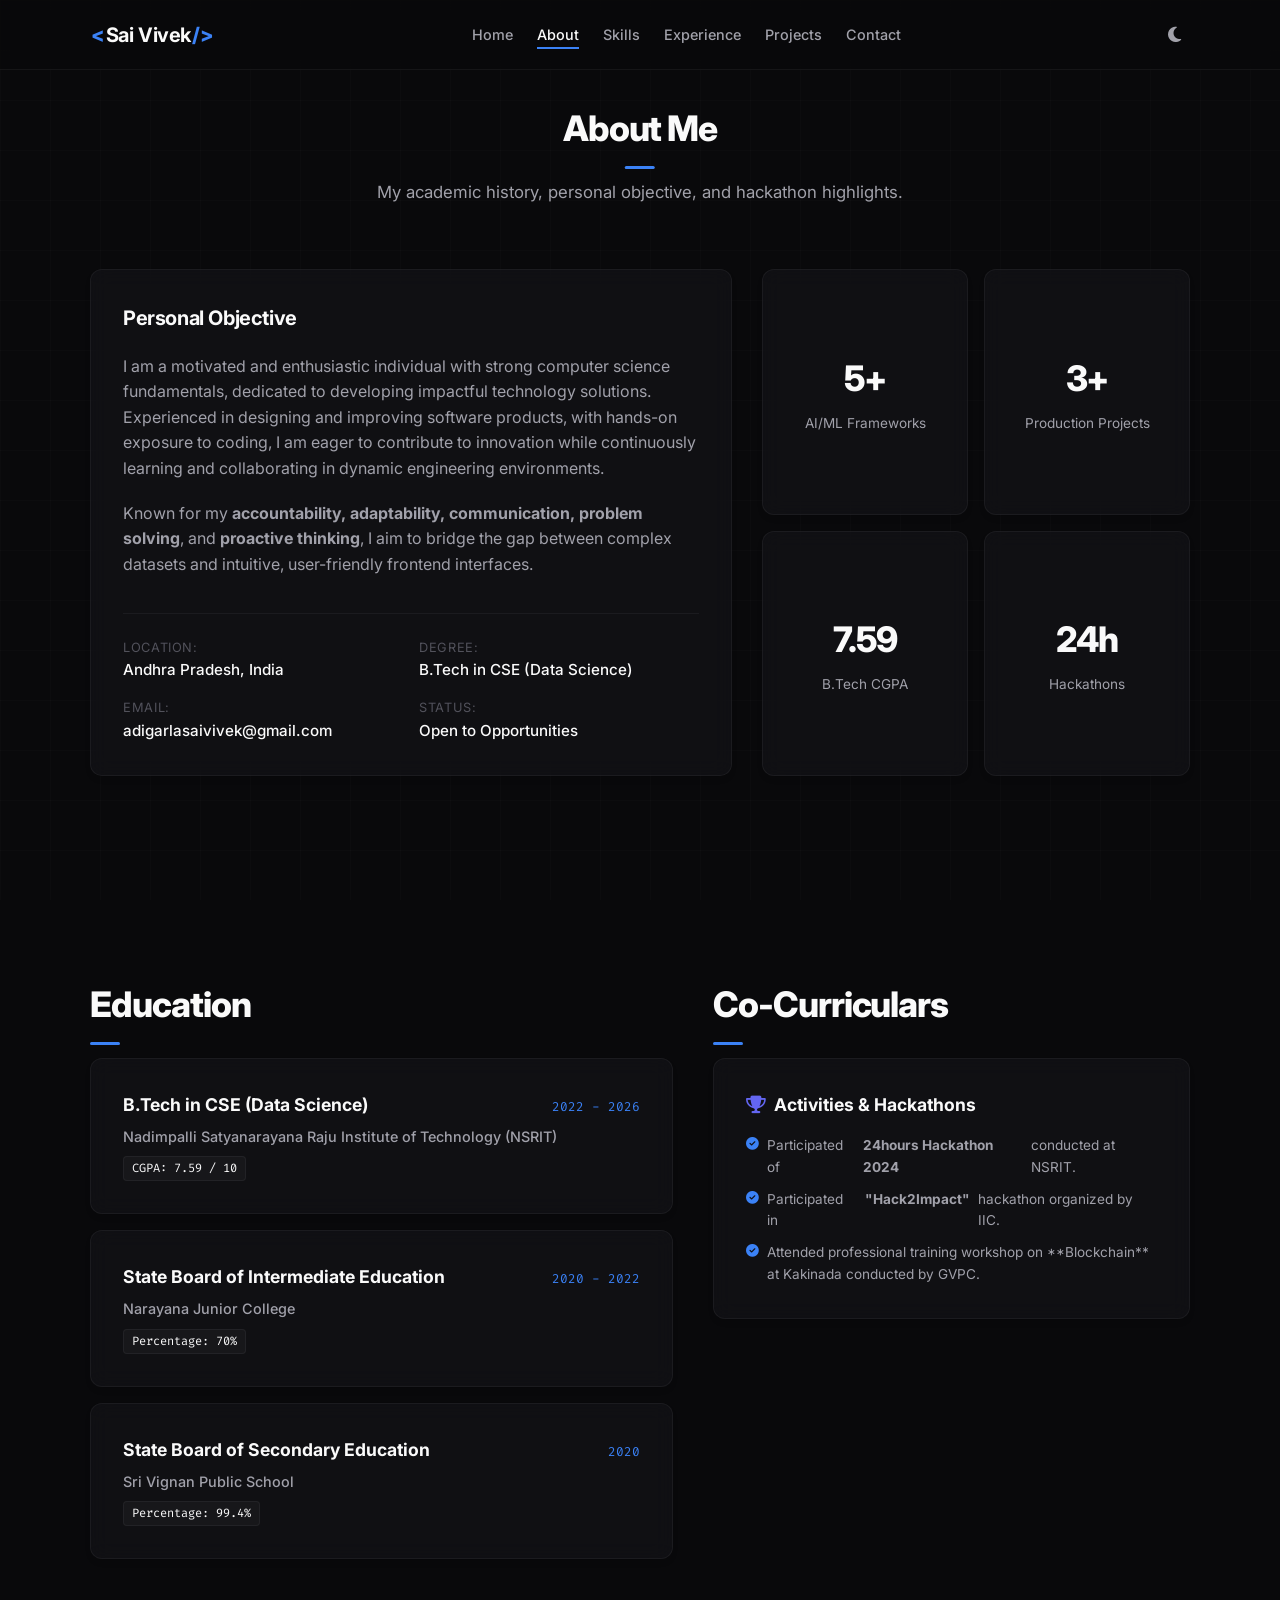
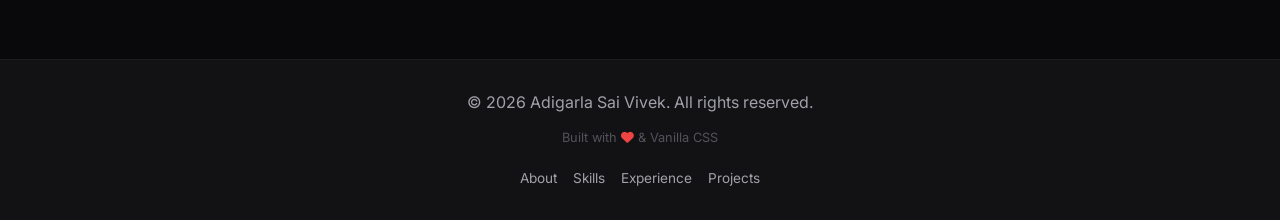
==== about.html @ 0b9153fa "feat: migrate to multi-page website architecture" ====
<!DOCTYPE html>
<html lang="en">
<head>
  <meta charset="UTF-8">
  <meta name="viewport" content="width=device-width, initial-scale=1.0">
  <meta name="description" content="About Adigarla Sai Vivek - Education, personal objective, metrics, and co-curricular hackathons.">
  <meta name="keywords" content="Adigarla Sai Vivek, Education, B.Tech, NSRIT, Narayana Junior College, Hackathon, About Me">
  <meta name="author" content="Adigarla Sai Vivek">
  <title>About Me | Adigarla Sai Vivek</title>
  
  <!-- FontAwesome Icons -->
  <link rel="stylesheet" href="https://cdnjs.cloudflare.com/ajax/libs/font-awesome/6.4.0/css/all.min.css">
  <!-- Google Fonts (Inter and Fira Code) -->
  <link rel="preconnect" href="https://fonts.googleapis.com">
  <link rel="preconnect" href="https://fonts.gstatic.com" crossorigin>
  <link href="https://fonts.googleapis.com/css2?family=Fira+Code:wght@400;500&family=Inter:wght@300;400;500;600;700;800&display=swap" rel="stylesheet">
  
  <!-- Custom Stylesheet -->
  <link rel="stylesheet" href="style.css">
</head>
<body class="dark-theme">

  <!-- Background Grid Overlay -->
  <div class="grid-bg-overlay"></div>

  <!-- Header & Sticky Navigation -->
  <header id="main-header">
    <div class="nav-container">
      <a href="index.html" class="logo">
        <span class="logo-accent">&lt;</span>Sai Vivek<span class="logo-accent"> /&gt;</span>
      </a>
      
      <nav id="navbar">
        <ul class="nav-links">
          <li><a href="index.html" class="nav-link">Home</a></li>
          <li><a href="about.html" class="nav-link active">About</a></li>
          <li><a href="skills.html" class="nav-link">Skills</a></li>
          <li><a href="experience.html" class="nav-link">Experience</a></li>
          <li><a href="projects.html" class="nav-link">Projects</a></li>
          <li><a href="contact.html" class="nav-link">Contact</a></li>
        </ul>
      </nav>

      <div class="nav-actions">
        <!-- Light/Dark Mode Switcher -->
        <button id="theme-toggle" aria-label="Toggle light/dark theme" title="Toggle theme">
          <i class="fa-solid fa-moon"></i>
        </button>
        <!-- Mobile Menu Toggle Button -->
        <button id="menu-btn" aria-label="Open navigation menu">
          <span class="bar"></span>
          <span class="bar"></span>
          <span class="bar"></span>
        </button>
      </div>
    </div>
  </header>

  <main>
    <!-- About Section -->
    <section class="about-page-section">
      <div class="section-container">
        <h1 class="section-title">About Me</h1>
        <p class="section-subtitle">My academic history, personal objective, and hackathon highlights.</p>
        
        <div class="about-grid">
          <!-- Text card -->
          <div class="about-text-card glass-card">
            <h3 class="card-subtitle">Personal Objective</h3>
            <p>
              I am a motivated and enthusiastic individual with strong computer science fundamentals, dedicated to developing impactful technology solutions. Experienced in designing and improving software products, with hands-on exposure to coding, I am eager to contribute to innovation while continuously learning and collaborating in dynamic engineering environments.
            </p>
            <p>
              Known for my <strong>accountability, adaptability, communication, problem solving</strong>, and <strong>proactive thinking</strong>, I aim to bridge the gap between complex datasets and intuitive, user-friendly frontend interfaces.
            </p>
            
            <div class="meta-info-grid">
              <div class="meta-item">
                <span class="meta-label">Location:</span>
                <span class="meta-value">Andhra Pradesh, India</span>
              </div>
              <div class="meta-item">
                <span class="meta-label">Degree:</span>
                <span class="meta-value">B.Tech in CSE (Data Science)</span>
              </div>
              <div class="meta-item">
                <span class="meta-label">Email:</span>
                <span class="meta-value">adigarlasaivivek@gmail.com</span>
              </div>
              <div class="meta-item">
                <span class="meta-label">Status:</span>
                <span class="meta-value">Open to Opportunities</span>
              </div>
            </div>
          </div>
          
          <!-- Statistics Block -->
          <div class="about-stats">
            <div class="stat-card glass-card">
              <span class="stat-number">5+</span>
              <span class="stat-label">AI/ML Frameworks</span>
            </div>
            <div class="stat-card glass-card">
              <span class="stat-number">3+</span>
              <span class="stat-label">Production Projects</span>
            </div>
            <div class="stat-card glass-card">
              <span class="stat-number">7.59</span>
              <span class="stat-label">B.Tech CGPA</span>
            </div>
            <div class="stat-card glass-card">
              <span class="stat-number">24h</span>
              <span class="stat-label">Hackathons</span>
            </div>
          </div>
        </div>
      </div>
    </section>

    <!-- Education & Extra Section -->
    <section class="education-section">
      <div class="section-container education-grid">
        
        <!-- Education Column -->
        <div class="education-block">
          <h2 class="section-title left-align">Education</h2>
          <div class="education-card-list">
            <!-- B.Tech -->
            <div class="education-card glass-card">
              <div class="edu-header">
                <h3>B.Tech in CSE (Data Science)</h3>
                <span class="edu-date">2022 - 2026</span>
              </div>
              <p class="institution">Nadimpalli Satyanarayana Raju Institute of Technology (NSRIT)</p>
              <div class="score-badge">CGPA: 7.59 / 10</div>
            </div>
            
            <!-- Intermediate -->
            <div class="education-card glass-card">
              <div class="edu-header">
                <h3>State Board of Intermediate Education</h3>
                <span class="edu-date">2020 - 2022</span>
              </div>
              <p class="institution">Narayana Junior College</p>
              <div class="score-badge">Percentage: 70%</div>
            </div>

            <!-- SSC -->
            <div class="education-card glass-card">
              <div class="edu-header">
                <h3>State Board of Secondary Education</h3>
                <span class="edu-date">2020</span>
              </div>
              <p class="institution">Sri Vignan Public School</p>
              <div class="score-badge">Percentage: 99.4%</div>
            </div>
          </div>
        </div>

        <!-- Co-curriculars -->
        <div class="certifications-block">
          <h2 class="section-title left-align">Co-Curriculars</h2>
          <div class="activities-card glass-card">
            <h3><i class="fa-solid fa-trophy icon-accent"></i> Activities &amp; Hackathons</h3>
            <ul>
              <li><i class="fa-solid fa-circle-check"></i> Participated of <strong>24hours Hackathon 2024</strong> conducted at NSRIT.</li>
              <li><i class="fa-solid fa-circle-check"></i> Participated in <strong>"Hack2Impact"</strong> hackathon organized by IIC.</li>
              <li><i class="fa-solid fa-circle-check"></i> Attended professional training workshop on **Blockchain** at Kakinada conducted by GVPC.</li>
            </ul>
          </div>
        </div>

      </div>
    </section>
  </main>

  <!-- Footer -->
  <footer class="main-footer">
    <div class="section-container footer-content">
      <p>&copy; 2026 Adigarla Sai Vivek. All rights reserved.</p>
      <p class="design-by">Built with <i class="fa-solid fa-heart heart-pulse"></i> &amp; Vanilla CSS</p>
      <div class="footer-links">
        <a href="about.html">About</a>
        <a href="skills.html">Skills</a>
        <a href="experience.html">Experience</a>
        <a href="projects.html">Projects</a>
      </div>
    </div>
  </footer>

  <!-- Custom JavaScript File -->
  <script src="script.js"></script>
</body>
</html>
---- style.css ----
/* ==========================================================================
   PROFESSIONAL TECH / SAAS PORTFOLIO CSS DESIGN SYSTEM
   ========================================================================== */

/* --- Custom Variables & Theme System --- */
:root {
  /* Colors - Dark Theme (Default SaaS Look) */
  --bg-primary: #09090b;      /* Zinc 950 */
  --bg-secondary: #121215;    /* Custom rich black */
  --card-bg: rgba(20, 20, 25, 0.65);
  --card-border: rgba(255, 255, 255, 0.05);
  
  --text-primary: #fafafa;    /* Zinc 50 */
  --text-secondary: #a1a1aa;  /* Zinc 400 */
  --text-muted: #52525b;      /* Zinc 600 */
  
  --accent-blue: #3b82f6;     /* Cobalt Blue */
  --accent-indigo: #6366f1;   /* Modern Purple */
  --accent-success: #10b981;  /* Emerald */
  
  --gradient-primary: linear-gradient(135deg, #ffffff 0%, #a1a1aa 100%);
  --gradient-text: linear-gradient(to right, #ffffff, #a1a1aa);
  --gradient-accent: linear-gradient(135deg, var(--accent-blue) 0%, var(--accent-indigo) 100%);
  
  --shadow-sm: 0 1px 2px 0 rgba(0, 0, 0, 0.05);
  --shadow-md: 0 4px 6px -1px rgba(0, 0, 0, 0.1), 0 2px 4px -2px rgba(0, 0, 0, 0.1);
  --shadow-lg: 0 20px 25px -5px rgba(0, 0, 0, 0.3), 0 8px 10px -6px rgba(0, 0, 0, 0.3);
  --terminal-shadow: 0 25px 50px -12px rgba(0, 0, 0, 0.7);
  
  /* Fonts */
  --font-main: 'Inter', sans-serif;
  --font-mono: 'Fira Code', monospace;
  
  /* Transitions */
  --transition-fast: 0.15s cubic-bezier(0.4, 0, 0.2, 1);
  --transition-normal: 0.3s cubic-bezier(0.4, 0, 0.2, 1);
  --transition-slow: 0.5s cubic-bezier(0.4, 0, 0.2, 1);
}

/* Light Theme Variables */
body.light-theme {
  --bg-primary: #fcfcfd;
  --bg-secondary: #f4f4f5;
  --card-bg: rgba(255, 255, 255, 0.75);
  --card-border: rgba(9, 9, 11, 0.06);
  
  --text-primary: #09090b;
  --text-secondary: #52525b;
  --text-muted: #a1a1aa;
  
  --accent-blue: #2563eb;
  --accent-indigo: #4f46e5;
  
  --gradient-primary: linear-gradient(135deg, #09090b 0%, #52525b 100%);
  --gradient-text: linear-gradient(to right, #09090b, #52525b);
  
  --shadow-sm: 0 1px 2px 0 rgba(0, 0, 0, 0.02);
  --shadow-md: 0 4px 6px -1px rgba(0, 0, 0, 0.05), 0 2px 4px -2px rgba(0, 0, 0, 0.05);
  --shadow-lg: 0 10px 15px -3px rgba(0, 0, 0, 0.04), 0 4px 6px -2px rgba(0, 0, 0, 0.04);
  --terminal-shadow: 0 20px 40px -15px rgba(0, 0, 0, 0.15);
}

/* --- Document Resets --- */
*, *::before, *::after {
  box-sizing: border-box;
  margin: 0;
  padding: 0;
}

html {
  font-size: 16px;
  scroll-behavior: smooth;
  scroll-padding-top: 80px;
}

body {
  font-family: var(--font-main);
  background-color: var(--bg-primary);
  color: var(--text-secondary);
  overflow-x: hidden;
  line-height: 1.6;
  -webkit-font-smoothing: antialiased;
  -moz-osx-font-smoothing: grayscale;
  transition: background-color var(--transition-normal), color var(--transition-normal);
}

a {
  color: inherit;
  text-decoration: none;
  transition: color var(--transition-fast);
}

ul {
  list-style: none;
}

img {
  max-width: 100%;
  display: block;
}

/* --- Scrollbar Customization --- */
::-webkit-scrollbar {
  width: 6px;
}

::-webkit-scrollbar-track {
  background: var(--bg-primary);
}

::-webkit-scrollbar-thumb {
  background: var(--text-muted);
  border-radius: 3px;
}

::-webkit-scrollbar-thumb:hover {
  background: var(--accent-blue);
}

/* ==========================================================================
   LAYOUT UTILITIES & CONTAINER SYSTEM
   ========================================================================== */
.section-container {
  width: 90%;
  max-width: 1100px;
  margin: 0 auto;
  padding: 100px 0;
}

.section-title {
  font-size: 2.2rem;
  font-weight: 800;
  letter-spacing: -0.03em;
  color: var(--text-primary);
  margin-bottom: 0.8rem;
  text-align: center;
  position: relative;
  display: inline-block;
  left: 50%;
  transform: translateX(-50%);
}

.section-title::after {
  content: '';
  display: block;
  width: 30px;
  height: 3px;
  background: var(--accent-blue);
  border-radius: 2px;
  margin: 0.6rem auto 0;
}

.section-title.left-align {
  text-align: left;
  left: 0;
  transform: none;
  display: block;
}

.section-title.left-align::after {
  margin: 0.6rem 0 0;
}

.section-subtitle {
  text-align: center;
  max-width: 550px;
  margin: -0.2rem auto 4rem;
  color: var(--text-secondary);
  font-size: 1.05rem;
  font-weight: 400;
}

/* --- Clean Tech Card Styling --- */
.glass-card {
  background: var(--card-bg);
  backdrop-filter: blur(10px);
  -webkit-backdrop-filter: blur(10px);
  border: 1px solid var(--card-border);
  border-radius: 12px;
  padding: 32px;
  box-shadow: var(--shadow-md);
  transition: transform var(--transition-normal), border-color var(--transition-normal), box-shadow var(--transition-normal);
}

.glass-card:hover {
  transform: translateY(-3px);
  border-color: rgba(255, 255, 255, 0.1);
  box-shadow: 0 8px 30px rgba(0, 0, 0, 0.3), var(--shadow-lg);
}

body.light-theme .glass-card:hover {
  border-color: rgba(9, 9, 11, 0.12);
  box-shadow: 0 8px 30px rgba(9, 9, 11, 0.05), var(--shadow-lg);
}

/* --- Subtle Background Grid --- */
.grid-bg-overlay {
  position: fixed;
  top: 0;
  left: 0;
  width: 100vw;
  height: 100vh;
  z-index: -1;
  pointer-events: none;
  background-size: 50px 50px;
  background-image: 
    linear-gradient(to right, rgba(255, 255, 255, 0.015) 1px, transparent 1px),
    linear-gradient(to bottom, rgba(255, 255, 255, 0.015) 1px, transparent 1px);
}

body.light-theme .grid-bg-overlay {
  background-image: 
    linear-gradient(to right, rgba(9, 9, 11, 0.02) 1px, transparent 1px),
    linear-gradient(to bottom, rgba(9, 9, 11, 0.02) 1px, transparent 1px);
}

/* ==========================================================================
   BUTTONS AND ACTIONS
   ========================================================================== */
.btn {
  display: inline-flex;
  align-items: center;
  gap: 8px;
  padding: 10px 24px;
  border-radius: 6px;
  font-weight: 500;
  font-size: 0.95rem;
  cursor: pointer;
  transition: all var(--transition-fast);
}

.btn-primary {
  background: var(--text-primary);
  color: var(--bg-primary);
  border: 1px solid var(--text-primary);
  box-shadow: var(--shadow-sm);
}

.btn-primary:hover {
  background: transparent;
  color: var(--text-primary);
  transform: translateY(-1px);
}

.btn-secondary {
  background: transparent;
  color: var(--text-secondary);
  border: 1px solid var(--card-border);
}

.btn-secondary:hover {
  background: var(--card-bg);
  border-color: var(--text-secondary);
  color: var(--text-primary);
  transform: translateY(-1px);
}

/* ==========================================================================
   HEADER & NAVIGATION BAR
   ========================================================================== */
#main-header {
  position: fixed;
  top: 0;
  left: 0;
  width: 100%;
  height: 70px;
  z-index: 100;
  display: flex;
  align-items: center;
  background: rgba(9, 9, 11, 0.8);
  backdrop-filter: blur(10px);
  -webkit-backdrop-filter: blur(10px);
  border-bottom: 1px solid var(--card-border);
  transition: background var(--transition-normal), border-color var(--transition-normal);
}

body.light-theme #main-header {
  background: rgba(252, 252, 253, 0.8);
}

.nav-container {
  width: 90%;
  max-width: 1100px;
  margin: 0 auto;
  display: flex;
  justify-content: space-between;
  align-items: center;
}

.logo {
  font-size: 1.25rem;
  font-weight: 700;
  letter-spacing: -0.02em;
  color: var(--text-primary);
  display: flex;
  align-items: center;
}

.logo-accent {
  color: var(--accent-blue);
  font-weight: 800;
  margin: 0 1px;
}

.nav-links {
  display: flex;
  gap: 24px;
}

.nav-link {
  font-size: 0.9rem;
  font-weight: 500;
  color: var(--text-secondary);
  padding: 6px 0;
  position: relative;
}

.nav-link:hover, .nav-link.active {
  color: var(--text-primary);
}

.nav-link::after {
  content: '';
  position: absolute;
  bottom: 0;
  left: 0;
  width: 0;
  height: 2px;
  background: var(--accent-blue);
  transition: width var(--transition-normal);
}

.nav-link:hover::after, .nav-link.active::after {
  width: 100%;
}

.nav-actions {
  display: flex;
  align-items: center;
  gap: 12px;
}

#theme-toggle {
  background: none;
  border: none;
  color: var(--text-secondary);
  font-size: 1.1rem;
  cursor: pointer;
  padding: 8px;
  border-radius: 6px;
  transition: all var(--transition-fast);
  display: flex;
  align-items: center;
  justify-content: center;
  border: 1px solid transparent;
}

#theme-toggle:hover {
  color: var(--text-primary);
  background: var(--card-bg);
  border-color: var(--card-border);
}

#menu-btn {
  background: none;
  border: none;
  cursor: pointer;
  display: none;
  flex-direction: column;
  justify-content: space-between;
  width: 20px;
  height: 14px;
}

#menu-btn .bar {
  height: 2px;
  width: 100%;
  background: var(--text-primary);
  border-radius: 1px;
  transition: all var(--transition-fast);
}

/* ==========================================================================
   HERO / INTRO SECTION
   ========================================================================== */
.hero-section {
  min-height: calc(100vh - 70px);
  margin-top: 70px;
  display: flex;
  align-items: center;
  position: relative;
}

.hero-grid {
  display: grid;
  grid-template-columns: 1fr 1fr;
  gap: 60px;
  align-items: center;
  padding-top: 40px;
  padding-bottom: 40px;
}

.hero-content {
  display: flex;
  flex-direction: column;
  justify-content: center;
}

.hero-subtitle {
  color: var(--accent-blue);
  font-family: var(--font-mono);
  font-weight: 500;
  font-size: 0.9rem;
  letter-spacing: 0.05em;
  margin-bottom: 0.8rem;
}

.hero-title {
  font-size: 3.2rem;
  font-weight: 800;
  line-height: 1.15;
  letter-spacing: -0.04em;
  color: var(--text-primary);
  margin-bottom: 1rem;
}

.name-gradient {
  background: var(--gradient-text);
  -webkit-background-clip: text;
  -webkit-text-fill-color: transparent;
}

.hero-role-wrapper {
  font-size: 1.6rem;
  font-weight: 600;
  color: var(--text-primary);
  margin-bottom: 1.5rem;
  height: 2.2rem;
}

.role-text {
  color: var(--text-primary);
  border-bottom: 2px solid var(--accent-blue);
}

.cursor {
  font-weight: 300;
  color: var(--accent-blue);
  animation: blink 0.7s infinite;
}

@keyframes blink {
  0%, 100% { opacity: 1; }
  50% { opacity: 0; }
}

.hero-desc {
  font-size: 1.1rem;
  color: var(--text-secondary);
  max-width: 500px;
  margin-bottom: 2.2rem;
}

.hero-cta {
  display: flex;
  gap: 12px;
  margin-bottom: 2.2rem;
}

.social-links {
  display: flex;
  gap: 16px;
}

.social-links a {
  font-size: 1.25rem;
  color: var(--text-secondary);
  transition: all var(--transition-fast);
}

.social-links a:hover {
  color: var(--text-primary);
  transform: translateY(-2px);
}

/* --- Mock IDE Terminal Window --- */
.hero-terminal {
  display: flex;
  justify-content: center;
  align-items: center;
  perspective: 1000px;
}

.terminal-window {
  width: 100%;
  max-width: 480px;
  background: #0d0d11;
  border: 1px solid rgba(255, 255, 255, 0.08);
  border-radius: 8px;
  box-shadow: var(--terminal-shadow);
  overflow: hidden;
  font-family: var(--font-mono);
  font-size: 0.85rem;
  text-align: left;
  transition: border-color var(--transition-normal), box-shadow var(--transition-normal);
}

body.light-theme .terminal-window {
  background: #18181b;
  border-color: rgba(255, 255, 255, 0.08);
}

.terminal-window:hover {
  border-color: rgba(59, 130, 246, 0.3);
}

.terminal-header {
  height: 38px;
  background: #16161b;
  display: flex;
  align-items: center;
  padding: 0 16px;
  border-bottom: 1px solid rgba(255, 255, 255, 0.05);
  position: relative;
}

.terminal-buttons {
  display: flex;
  gap: 6px;
  position: absolute;
  left: 16px;
}

.terminal-buttons span {
  width: 10px;
  height: 10px;
  border-radius: 50%;
  display: inline-block;
}

.btn-close { background-color: #ef4444; }
.btn-minimize { background-color: #f59e0b; }
.btn-maximize { background-color: #10b981; }

.terminal-tab {
  margin: 0 auto;
  color: #a1a1aa;
  font-size: 0.8rem;
  display: flex;
  align-items: center;
  gap: 6px;
  background: #0d0d11;
  padding: 6px 12px;
  border-radius: 6px 6px 0 0;
  border: 1px solid rgba(255, 255, 255, 0.05);
  border-bottom: none;
  margin-top: 6px;
  height: 32px;
}

.python-color {
  color: #3b82f6;
}

.terminal-body {
  padding: 20px;
  display: flex;
  gap: 15px;
  line-height: 1.5;
  background: #0d0d11;
}

.line-numbers {
  display: flex;
  flex-direction: column;
  color: #3f3f46;
  user-select: none;
  text-align: right;
}

.code-editor {
  flex-grow: 1;
  overflow-x: auto;
  color: #e4e4e7;
}

/* Python Syntax Highlighting */
.keyword { color: #f472b6; font-weight: 500; }
.class-name { color: #60a5fa; }
.method { color: #facc15; }
.self { color: #f87171; }
.string { color: #34d399; }

/* Scroll indicator */
.scroll-indicator {
  position: absolute;
  bottom: 25px;
  left: 50%;
  transform: translateX(-50%);
  width: 24px;
  height: 40px;
  border: 1.5px solid var(--text-muted);
  border-radius: 12px;
  display: flex;
  justify-content: center;
  padding-top: 6px;
  cursor: pointer;
}

.scroll-indicator:hover {
  border-color: var(--accent-blue);
}

.scroll-indicator span {
  display: block;
  width: 4px;
  height: 4px;
  border-radius: 50%;
  background-color: var(--accent-blue);
  animation: scrollDown 1.8s infinite ease-in-out;
}

@keyframes scrollDown {
  0% { transform: translateY(0); opacity: 0; }
  30% { opacity: 1; }
  100% { transform: translateY(14px); opacity: 0; }
}

/* ==========================================================================
   ABOUT SECTION
   ========================================================================== */
.about-grid {
  display: grid;
  grid-template-columns: 1.2fr 0.8fr;
  gap: 30px;
}

.about-text-card {
  display: flex;
  flex-direction: column;
  gap: 1.2rem;
}

.card-subtitle {
  font-size: 1.25rem;
  font-weight: 700;
  color: var(--text-primary);
  letter-spacing: -0.02em;
}

.meta-info-grid {
  display: grid;
  grid-template-columns: repeat(2, 1fr);
  gap: 16px;
  margin-top: 1rem;
  border-top: 1px solid var(--card-border);
  padding-top: 1.5rem;
}

.meta-item {
  display: flex;
  flex-direction: column;
}

.meta-label {
  font-size: 0.8rem;
  color: var(--text-muted);
  text-transform: uppercase;
  letter-spacing: 0.05em;
}

.meta-value {
  font-size: 0.95rem;
  font-weight: 500;
  color: var(--text-primary);
}

.about-stats {
  display: grid;
  grid-template-columns: repeat(2, 1fr);
  gap: 16px;
}

.stat-card {
  display: flex;
  flex-direction: column;
  justify-content: center;
  align-items: center;
  text-align: center;
  padding: 24px;
}

.stat-number {
  font-size: 2.2rem;
  font-weight: 800;
  color: var(--text-primary);
  margin-bottom: 0.4rem;
  letter-spacing: -0.03em;
}

.stat-label {
  font-size: 0.85rem;
  color: var(--text-secondary);
}

/* ==========================================================================
   TECHNICAL SKILLS SECTION
   ========================================================================== */
.skills-grid {
  display: grid;
  grid-template-columns: repeat(2, 1fr);
  gap: 24px;
}

.skill-category-card {
  display: flex;
  flex-direction: column;
}

.category-header {
  display: flex;
  align-items: center;
  gap: 12px;
  margin-bottom: 1.5rem;
  border-bottom: 1px solid var(--card-border);
  padding-bottom: 0.8rem;
}

.category-header i {
  font-size: 1.3rem;
}

.icon-primary { color: var(--accent-blue); }
.icon-accent { color: var(--accent-indigo); }
.icon-secondary { color: #f472b6; }
.icon-tertiary { color: #eab308; }

.category-header h3 {
  font-size: 1.15rem;
  color: var(--text-primary);
  font-weight: 600;
}

.skills-list {
  display: flex;
  flex-direction: column;
  gap: 16px;
}

.skill-info {
  display: flex;
  justify-content: space-between;
  font-weight: 500;
  font-size: 0.9rem;
  margin-bottom: 6px;
  color: var(--text-primary);
}

.skill-bar {
  height: 4px;
  background: rgba(255, 255, 255, 0.04);
  border-radius: 2px;
  overflow: hidden;
}

body.light-theme .skill-bar {
  background: rgba(9, 9, 11, 0.06);
}

.skill-progress {
  height: 100%;
  background: var(--text-primary);
  border-radius: 2px;
  transform-origin: left;
  animation: loadSkillProgress 1s ease-out forwards;
}

.tags-container {
  display: flex;
  flex-wrap: wrap;
  gap: 8px;
  margin-bottom: 1.5rem;
}

.skill-tag {
  background: rgba(255, 255, 255, 0.02);
  border: 1px solid var(--card-border);
  color: var(--text-secondary);
  padding: 6px 12px;
  border-radius: 4px;
  font-size: 0.85rem;
  font-weight: 500;
  display: flex;
  align-items: center;
  gap: 6px;
  transition: all var(--transition-fast);
}

body.light-theme .skill-tag {
  background: rgba(9, 9, 11, 0.01);
}

.skill-tag:hover {
  background: var(--text-primary);
  color: var(--bg-primary);
  border-color: var(--text-primary);
}

.core-concepts {
  border-top: 1px solid var(--card-border);
  padding-top: 1.2rem;
}

.core-concepts h4 {
  font-size: 0.9rem;
  color: var(--text-primary);
  margin-bottom: 0.4rem;
}

.core-concepts p {
  font-size: 0.85rem;
  color: var(--text-secondary);
}

/* ==========================================================================
   WORK EXPERIENCE TIMELINE
   ========================================================================== */
.timeline {
  position: relative;
  max-width: 900px;
  margin: 0 auto;
  padding: 20px 0;
}

.timeline::after {
  content: '';
  position: absolute;
  width: 1px;
  background: var(--card-border);
  top: 0;
  bottom: 0;
  left: 50%;
  margin-left: -0.5px;
}

.timeline-item {
  padding: 10px 40px;
  position: relative;
  width: 50%;
}

.timeline-item.left { left: 0; }
.timeline-item.right { left: 50%; }

.timeline-dot {
  width: 10px;
  height: 10px;
  position: absolute;
  background: var(--bg-primary);
  border: 2px solid var(--text-primary);
  border-radius: 50%;
  top: 32px;
  z-index: 10;
  transition: all var(--transition-fast);
}

.timeline-item.left .timeline-dot { right: -5px; }
.timeline-item.right .timeline-dot { left: -5px; }

.timeline-item:hover .timeline-dot {
  background: var(--text-primary);
  transform: scale(1.2);
}

.timeline-date {
  font-family: var(--font-mono);
  font-size: 0.8rem;
  color: var(--accent-blue);
  font-weight: 500;
  display: inline-block;
  margin-bottom: 0.4rem;
}

.company-name {
  font-size: 0.95rem;
  font-weight: 500;
  color: var(--text-muted);
  margin-bottom: 1rem;
}

.timeline-desc {
  font-size: 0.9rem;
  color: var(--text-primary);
  margin-bottom: 1rem;
}

.timeline-details-list li {
  font-size: 0.85rem;
  color: var(--text-secondary);
  margin-bottom: 6px;
  list-style-type: disc;
  margin-left: 15px;
}

.tech-tags {
  display: flex;
  flex-wrap: wrap;
  gap: 6px;
  margin-top: 12px;
}

.tag {
  font-size: 0.7rem;
  font-family: var(--font-mono);
  background: rgba(255, 255, 255, 0.03);
  border: 1px solid var(--card-border);
  color: var(--text-secondary);
  padding: 3px 8px;
  border-radius: 3px;
}

/* ==========================================================================
   PORTFOLIO PROJECTS GRID
   ========================================================================== */
.project-filters {
  display: flex;
  justify-content: center;
  gap: 8px;
  margin-bottom: 3rem;
}

.filter-btn {
  background: transparent;
  border: 1px solid var(--card-border);
  color: var(--text-secondary);
  padding: 8px 16px;
  border-radius: 6px;
  font-size: 0.9rem;
  font-weight: 500;
  cursor: pointer;
  transition: all var(--transition-fast);
}

.filter-btn:hover, .filter-btn.active {
  background: var(--text-primary);
  color: var(--bg-primary);
  border-color: var(--text-primary);
}

.projects-grid {
  display: grid;
  grid-template-columns: repeat(3, 1fr);
  gap: 24px;
}

.project-card {
  padding: 0;
  display: flex;
  flex-direction: column;
  overflow: hidden;
  height: 100%;
}

.project-img-wrapper {
  height: 150px;
  overflow: hidden;
  position: relative;
  border-bottom: 1px solid var(--card-border);
}

.project-img-placeholder {
  height: 100%;
  width: 100%;
  display: flex;
  flex-direction: column;
  justify-content: center;
  align-items: center;
  font-size: 2.2rem;
  position: relative;
  transition: transform var(--transition-normal);
}

.code-bg {
  background: #111115;
  color: var(--accent-blue);
}

.chart-bg {
  background: #0f121d;
  color: var(--accent-indigo);
}

.security-bg {
  background: #140e1b;
  color: #f472b6;
}

.project-card:hover .project-img-placeholder {
  transform: scale(1.04);
}

.tech-overlay {
  position: absolute;
  bottom: 10px;
  left: 10px;
  font-family: var(--font-mono);
  font-size: 0.7rem;
  background: rgba(0, 0, 0, 0.7);
  color: #ffffff;
  padding: 2px 6px;
  border-radius: 3px;
}

.project-info-content {
  padding: 24px;
  display: flex;
  flex-direction: column;
  flex-grow: 1;
}

.project-category {
  font-size: 0.75rem;
  font-family: var(--font-mono);
  color: var(--accent-blue);
  font-weight: 500;
  text-transform: uppercase;
  margin-bottom: 0.4rem;
}

.project-info-content h3 {
  font-size: 1.15rem;
  color: var(--text-primary);
  margin-bottom: 0.6rem;
  letter-spacing: -0.02em;
}

.project-info-content p {
  font-size: 0.85rem;
  color: var(--text-secondary);
  margin-bottom: 1.2rem;
  flex-grow: 1;
  line-height: 1.5;
}

.project-tech-tags {
  display: flex;
  flex-wrap: wrap;
  gap: 4px;
  margin-bottom: 1.2rem;
}

.project-tech-tags span {
  font-size: 0.65rem;
  background: rgba(255, 255, 255, 0.02);
  border: 1px solid var(--card-border);
  color: var(--text-muted);
  padding: 2px 6px;
  border-radius: 3px;
}

.project-links {
  border-top: 1px solid var(--card-border);
  padding-top: 12px;
}

.project-link-btn {
  font-size: 0.85rem;
  font-weight: 500;
  color: var(--text-primary);
  display: inline-flex;
  align-items: center;
  gap: 6px;
}

.project-link-btn:hover {
  color: var(--accent-blue);
}

/* ==========================================================================
   EDUCATION & CERTIFICATIONS SECTION
   ========================================================================== */
.education-grid {
  display: grid;
  grid-template-columns: 1.1fr 0.9fr;
  gap: 40px;
}

.education-card-list {
  display: flex;
  flex-direction: column;
  gap: 16px;
}

.education-card {
  display: flex;
  flex-direction: column;
  gap: 6px;
}

.edu-header {
  display: flex;
  justify-content: space-between;
  align-items: baseline;
  flex-wrap: wrap;
}

.edu-header h3 {
  font-size: 1.1rem;
  color: var(--text-primary);
}

.edu-date {
  font-family: var(--font-mono);
  font-size: 0.8rem;
  color: var(--accent-blue);
}

.institution {
  font-size: 0.9rem;
  color: var(--text-secondary);
  font-weight: 500;
}

.score-badge {
  display: inline-block;
  align-self: flex-start;
  background: rgba(255, 255, 255, 0.03);
  border: 1px solid var(--card-border);
  color: var(--text-primary);
  font-family: var(--font-mono);
  font-size: 0.75rem;
  padding: 2px 8px;
  border-radius: 4px;
  margin-top: 2px;
}

.cert-grid {
  display: flex;
  flex-direction: column;
  gap: 12px;
  margin-bottom: 20px;
}

.cert-card {
  display: flex;
  align-items: center;
  gap: 16px;
  padding: 12px 16px;
}

.cert-icon {
  font-size: 1.5rem;
  flex-shrink: 0;
}

.aws-color { color: #ff9900; }
.mongodb-color { color: #10b981; }
.college-color { color: var(--accent-blue); }
.ai-color { color: var(--accent-indigo); }
.ms-color { color: #f25022; }

.cert-details h4 {
  font-size: 0.9rem;
  color: var(--text-primary);
}

.cert-details p {
  font-size: 0.8rem;
  color: var(--text-muted);
}

.activities-card h3 {
  font-size: 1.1rem;
  color: var(--text-primary);
  margin-bottom: 1rem;
  display: flex;
  align-items: center;
  gap: 8px;
}

.activities-card ul {
  display: flex;
  flex-direction: column;
  gap: 10px;
}

.activities-card li {
  font-size: 0.85rem;
  color: var(--text-secondary);
  display: flex;
  gap: 8px;
  align-items: start;
}

.activities-card li i {
  color: var(--accent-blue);
  margin-top: 3px;
  font-size: 0.8rem;
}

/* ==========================================================================
   CONTACT SECTION
   ========================================================================== */
.contact-grid {
  display: grid;
  grid-template-columns: 0.8fr 1.2fr;
  gap: 30px;
}

.contact-info-panel {
  display: flex;
  flex-direction: column;
}

.contact-info-panel h3 {
  font-size: 1.25rem;
  color: var(--text-primary);
  margin-bottom: 0.8rem;
}

.contact-info-panel p {
  font-size: 0.9rem;
  color: var(--text-secondary);
  margin-bottom: 1.5rem;
}

.contact-details-list {
  display: flex;
  flex-direction: column;
  gap: 16px;
  margin-bottom: 2rem;
  flex-grow: 1;
}

.contact-item {
  display: flex;
  align-items: center;
  gap: 12px;
  padding: 6px 0;
}

.contact-icon-box {
  width: 38px;
  height: 38px;
  border-radius: 6px;
  background: var(--bg-secondary);
  border: 1px solid var(--card-border);
  color: var(--text-primary);
  display: flex;
  align-items: center;
  justify-content: center;
  font-size: 1rem;
  transition: all var(--transition-fast);
}

.contact-item:hover .contact-icon-box {
  background: var(--text-primary);
  color: var(--bg-primary);
}

.detail-label {
  display: block;
  font-size: 0.75rem;
  color: var(--text-muted);
  text-transform: uppercase;
}

.detail-value {
  font-size: 0.9rem;
  font-weight: 500;
  color: var(--text-primary);
}

.social-panel h4 {
  font-size: 0.85rem;
  color: var(--text-primary);
  margin-bottom: 8px;
}

.social-circle-links {
  display: flex;
  gap: 10px;
}

.social-circle-links a {
  width: 36px;
  height: 36px;
  border-radius: 6px;
  background: var(--bg-secondary);
  border: 1px solid var(--card-border);
  color: var(--text-secondary);
  display: flex;
  align-items: center;
  justify-content: center;
  font-size: 1rem;
  transition: all var(--transition-fast);
}

.social-circle-links a:hover {
  background: var(--text-primary);
  color: var(--bg-primary);
  border-color: var(--text-primary);
}

/* Contact Form */
.contact-form-panel form {
  display: flex;
  flex-direction: column;
  gap: 16px;
}

.form-group-row {
  display: grid;
  grid-template-columns: repeat(2, 1fr);
  gap: 16px;
}

.form-group {
  display: flex;
  flex-direction: column;
  gap: 6px;
}

.form-group label {
  font-size: 0.85rem;
  font-weight: 500;
  color: var(--text-primary);
}

.form-group input, .form-group textarea {
  width: 100%;
  background: var(--bg-secondary);
  border: 1px solid var(--card-border);
  color: var(--text-primary);
  font-family: var(--font-main);
  padding: 10px 14px;
  border-radius: 6px;
  font-size: 0.9rem;
  outline: none;
  transition: all var(--transition-fast);
}

.form-group input:focus, .form-group textarea:focus {
  border-color: var(--text-primary);
  background: #000000;
}

body.light-theme .form-group input:focus, body.light-theme .form-group textarea:focus {
  background: #ffffff;
}

.error-msg {
  font-size: 0.75rem;
  color: #f87171;
  font-weight: 500;
  display: none;
}

.form-group.invalid .error-msg {
  display: block;
}

.form-group.invalid input, .form-group.invalid textarea {
  border-color: #f87171;
}

.form-submit-btn {
  justify-content: center;
  padding: 12px;
  border-radius: 6px;
}

/* ==========================================================================
   TOAST NOTIFICATIONS
   ========================================================================== */
.toast {
  position: fixed;
  bottom: 24px;
  right: 24px;
  z-index: 1000;
  background: #18181b;
  border: 1px solid var(--card-border);
  border-radius: 8px;
  padding: 12px 20px;
  box-shadow: 0 10px 30px rgba(0, 0, 0, 0.4);
  transition: transform 0.3s cubic-bezier(0.175, 0.885, 0.32, 1.275), opacity 0.3s;
}

body.light-theme .toast {
  background: #ffffff;
  box-shadow: 0 10px 30px rgba(0, 0, 0, 0.05);
}

.toast.hidden {
  transform: translateY(80px) scale(0.9);
  opacity: 0;
  pointer-events: none;
}

.toast-content {
  display: flex;
  align-items: center;
  gap: 12px;
}

.toast-icon {
  font-size: 1.3rem;
  color: var(--accent-success);
}

.toast-message h4 {
  font-size: 0.9rem;
  color: var(--text-primary);
  margin-bottom: 1px;
}

.toast-message p {
  font-size: 0.8rem;
  color: var(--text-secondary);
}

.toast-close-btn {
  background: none;
  border: none;
  color: var(--text-muted);
  cursor: pointer;
  font-size: 1rem;
}

/* ==========================================================================
   FOOTER
   ========================================================================== */
.main-footer {
  background: var(--bg-secondary);
  border-top: 1px solid var(--card-border);
  padding: 30px 0;
  text-align: center;
}

.footer-content {
  display: flex;
  flex-direction: column;
  align-items: center;
  gap: 12px;
  padding: 0;
}

.design-by {
  font-size: 0.8rem;
  color: var(--text-muted);
}

.heart-pulse {
  color: #ef4444;
  animation: pulseHeart 1.5s infinite;
}

@keyframes pulseHeart {
  0%, 100% { transform: scale(1); }
  50% { transform: scale(1.1); }
}

.footer-links {
  display: flex;
  gap: 16px;
  margin-top: 8px;
}

.footer-links a {
  font-size: 0.85rem;
  color: var(--text-secondary);
}

.footer-links a:hover {
  color: var(--text-primary);
}

/* ==========================================================================
   RESPONSIVE DESIGN BREAKPOINTS (MEDIA QUERIES)
   ========================================================================== */

@media (max-width: 1024px) {
  .hero-title {
    font-size: 2.8rem;
  }
  
  .projects-grid {
    grid-template-columns: repeat(2, 1fr);
  }
}

@media (max-width: 768px) {
  html {
    font-size: 15px;
  }

  .section-container {
    padding: 60px 0;
  }

  #menu-btn {
    display: flex;
  }

  #navbar {
    position: fixed;
    top: 70px;
    left: 0;
    width: 100%;
    height: calc(100vh - 70px);
    background: rgba(9, 9, 11, 0.98);
    display: flex;
    flex-direction: column;
    align-items: center;
    justify-content: center;
    transform: translateX(100%);
    transition: transform var(--transition-normal);
    border-top: 1px solid var(--card-border);
  }

  body.light-theme #navbar {
    background: rgba(252, 252, 253, 0.98);
  }

  #navbar.active {
    transform: translateX(0);
  }

  .nav-links {
    flex-direction: column;
    align-items: center;
    gap: 24px;
  }

  .nav-link {
    font-size: 1.15rem;
  }

  #menu-btn.active .bar:nth-child(1) {
    transform: translateY(5px) rotate(45deg);
  }

  #menu-btn.active .bar:nth-child(2) {
    opacity: 0;
  }

  #menu-btn.active .bar:nth-child(3) {
    transform: translateY(-7px) rotate(-45deg);
  }

  .hero-grid {
    grid-template-columns: 1fr;
    text-align: center;
    gap: 40px;
  }

  .hero-desc {
    margin: 0 auto 2rem;
  }

  .hero-cta {
    justify-content: center;
  }

  .social-links {
    justify-content: center;
  }

  .hero-terminal {
    order: -1;
  }

  .about-grid {
    grid-template-columns: 1fr;
  }

  .about-stats {
    margin-top: 10px;
  }

  .skills-grid {
    grid-template-columns: 1fr;
  }

  .timeline::after {
    left: 21px;
  }

  .timeline-item {
    width: 100%;
    padding-left: 50px;
    padding-right: 20px;
  }

  .timeline-item.right {
    left: 0;
  }

  .timeline-item.left .timeline-dot, .timeline-item.right .timeline-dot {
    left: 16px;
    right: auto;
  }

  .projects-grid {
    grid-template-columns: 1fr;
  }

  .education-grid {
    grid-template-columns: 1fr;
    gap: 30px;
  }

  .contact-grid {
    grid-template-columns: 1fr;
  }
  
  .form-group-row {
    grid-template-columns: 1fr;
  }
  
  .form-group-row .form-group:first-child {
    margin-bottom: 16px;
  }
}

@media (max-width: 480px) {
  .hero-title {
    font-size: 2.2rem;
  }
  
  .hero-cta {
    flex-direction: column;
    width: 100%;
  }

  .btn {
    width: 100%;
    justify-content: center;
  }

  .meta-info-grid {
    grid-template-columns: 1fr;
  }
  
  .about-stats {
    grid-template-columns: repeat(2, 1fr);
    gap: 12px;
  }
  
  .stat-card {
    padding: 16px;
  }
  
  .stat-number {
    font-size: 1.8rem;
  }

  /* Optimize Terminal layout for narrow mobile viewports */
  .terminal-window {
    font-size: 0.75rem;
  }
  .terminal-body {
    padding: 14px 10px;
    gap: 8px;
  }
  .terminal-header {
    height: 32px;
    padding: 0 12px;
  }
  .terminal-buttons {
    left: 12px;
  }
  .terminal-tab {
    height: 26px;
    padding: 4px 10px;
    font-size: 0.75rem;
    margin-top: 6px;
  }
}
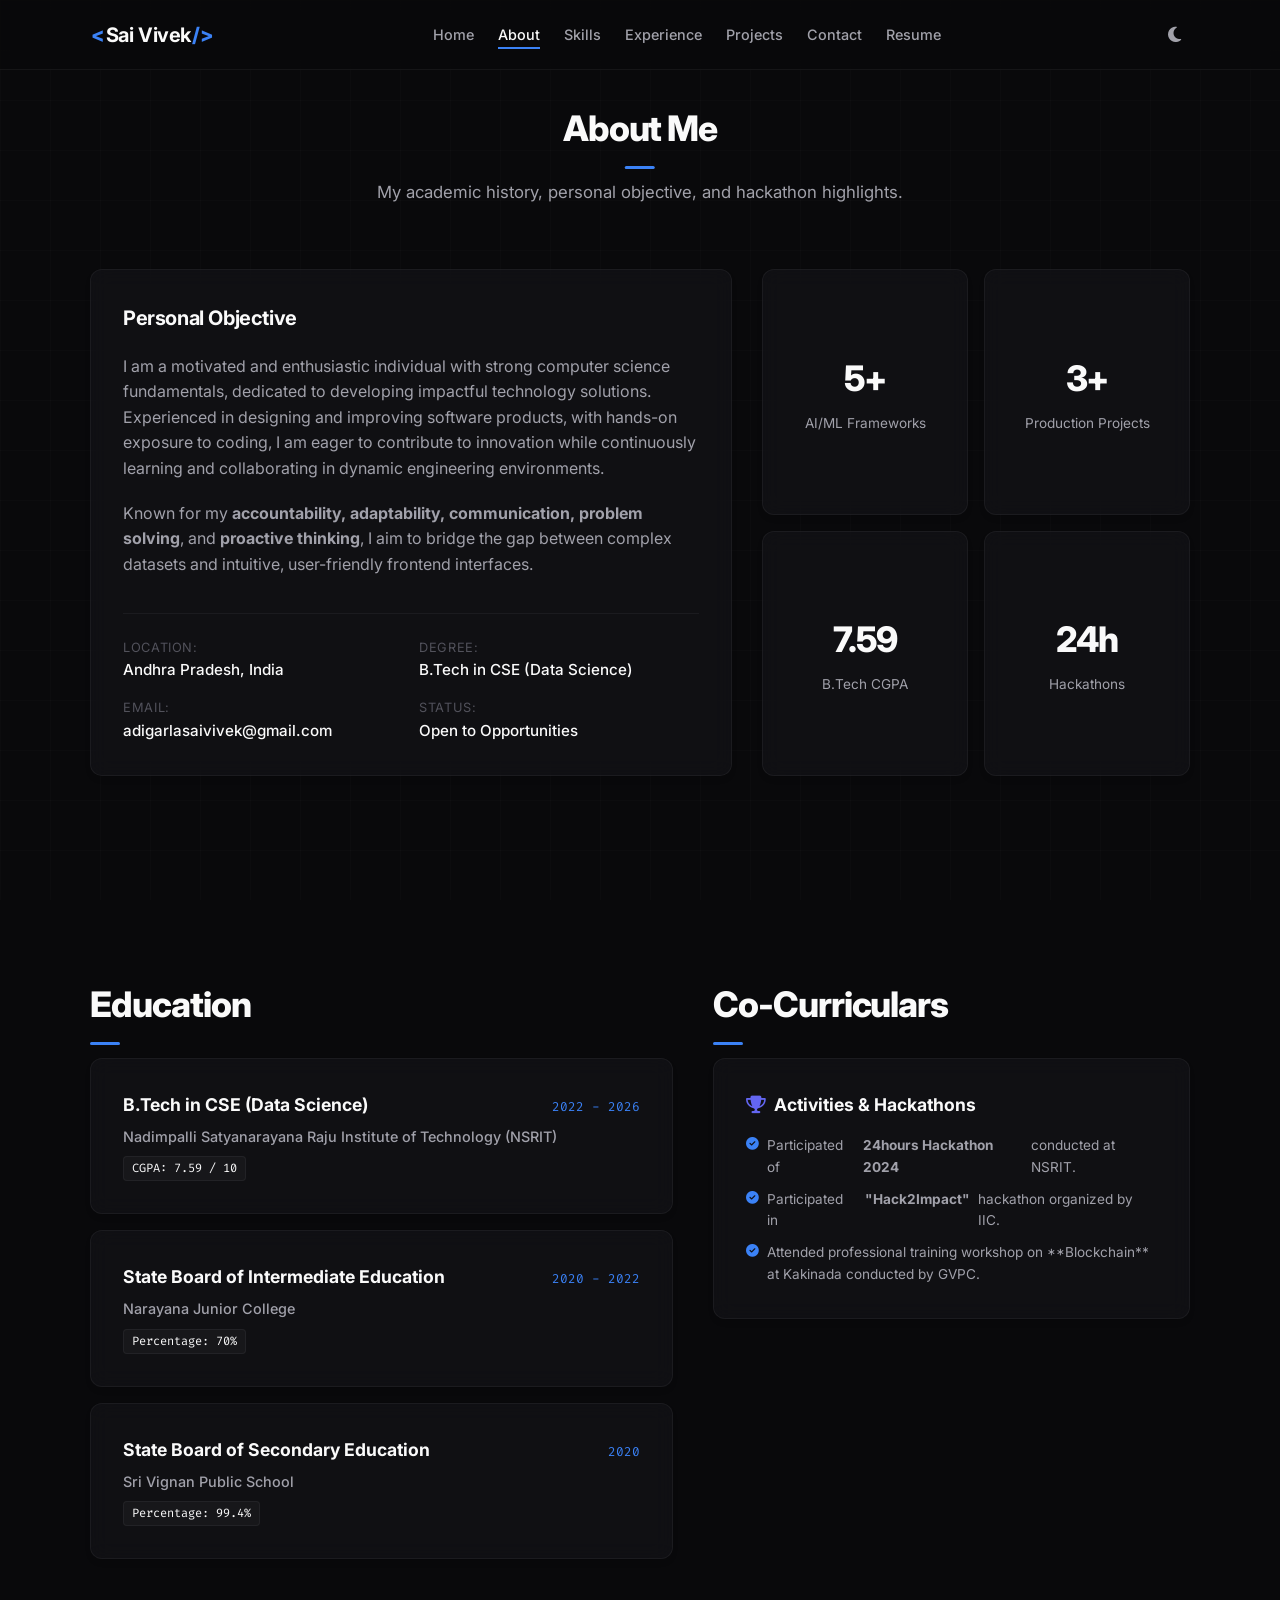
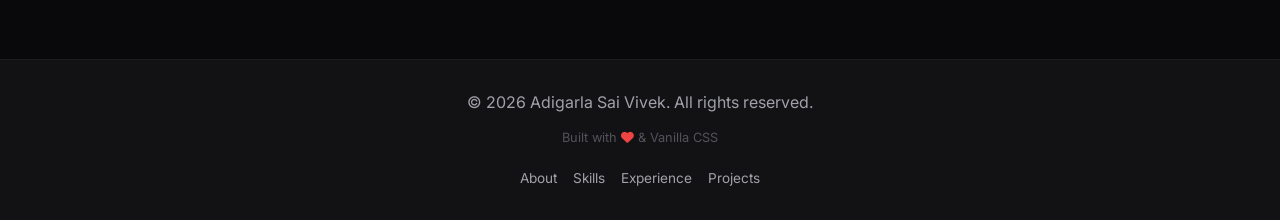
==== commit 4ff56ed8: "feat: add dedicated ATS single-page printable resume and auto print loaders" ====
--- a/about.html
+++ b/about.html
@@ -38,6 +38,7 @@
           <li><a href="experience.html" class="nav-link">Experience</a></li>
           <li><a href="projects.html" class="nav-link">Projects</a></li>
           <li><a href="contact.html" class="nav-link">Contact</a></li>
+          <li><a href="resume.html" target="_blank" class="nav-link">Resume</a></li>
         </ul>
       </nav>
 
--- a/style.css
+++ b/style.css
@@ -995,6 +995,21 @@
   color: #f472b6;
 }
 
+.organic-bg {
+  background: #092c1e;
+  color: #10b981;
+}
+
+.hotel-bg {
+  background: #2a1b0c;
+  color: #fbbf24;
+}
+
+.ai-bg {
+  background: #18142c;
+  color: #c084fc;
+}
+
 .project-card:hover .project-img-placeholder {
   transform: scale(1.04);
 }
@@ -1677,3 +1692,240 @@
     margin-top: 6px;
   }
 }
+
+/* ==========================================================================
+   7. INTERACTIVE TERMINAL SIMULATOR LOGS
+   ========================================================================== */
+.terminal-run-btn {
+  background: rgba(34, 197, 94, 0.12);
+  border: 1px solid rgba(34, 197, 94, 0.3);
+  color: #22c55e;
+  padding: 3px 8px;
+  border-radius: 4px;
+  font-family: var(--font-mono);
+  font-size: 0.72rem;
+  cursor: pointer;
+  position: absolute;
+  right: 16px;
+  display: flex;
+  align-items: center;
+  gap: 4px;
+  transition: all var(--transition-fast);
+  line-height: 1;
+}
+
+.terminal-run-btn:hover {
+  background: #22c55e;
+  color: #ffffff;
+  border-color: #22c55e;
+  box-shadow: 0 0 10px rgba(34, 197, 94, 0.3);
+}
+
+.terminal-console {
+  background: #07070a;
+  border-top: 1px solid rgba(255, 255, 255, 0.05);
+  font-family: var(--font-mono);
+  font-size: 0.8rem;
+  color: #e4e4e7;
+  padding: 15px 20px;
+  max-height: 180px;
+  overflow-y: auto;
+  transition: all 0.3s cubic-bezier(0.4, 0, 0.2, 1);
+}
+
+.terminal-console.hidden {
+  max-height: 0;
+  padding: 0 20px;
+  overflow: hidden;
+  border-top: none;
+}
+
+.console-header {
+  font-size: 0.7rem;
+  color: var(--text-muted);
+  text-transform: uppercase;
+  letter-spacing: 0.05em;
+  margin-bottom: 8px;
+  border-bottom: 1px dashed rgba(255, 255, 255, 0.05);
+  padding-bottom: 4px;
+}
+
+.console-log {
+  margin: 0;
+  white-space: pre-wrap;
+  color: #38bdf8;
+  font-size: 0.8rem;
+  line-height: 1.4;
+}
+
+/* ==========================================================================
+   8. COPY TO CLIPBOARD UX HELPERS
+   ========================================================================== */
+.contact-item-wrapper {
+  display: flex;
+  align-items: center;
+  justify-content: space-between;
+  background: var(--bg-secondary);
+  border: 1px solid var(--card-border);
+  border-radius: 8px;
+  padding: 10px 16px;
+  transition: all var(--transition-fast);
+  width: 100%;
+}
+
+.contact-item-wrapper:hover {
+  border-color: rgba(255, 255, 255, 0.08);
+  background: rgba(255, 255, 255, 0.01);
+}
+
+.contact-item-wrapper .contact-item {
+  padding: 0;
+  border: none;
+  background: none;
+  flex-grow: 1;
+}
+
+.copy-btn {
+  background: none;
+  border: 1px solid var(--card-border);
+  color: var(--text-secondary);
+  width: 32px;
+  height: 32px;
+  border-radius: 6px;
+  cursor: pointer;
+  display: flex;
+  align-items: center;
+  justify-content: center;
+  transition: all var(--transition-fast);
+  position: relative;
+  margin-left: 12px;
+  flex-shrink: 0;
+}
+
+.copy-btn:hover {
+  color: var(--text-primary);
+  border-color: var(--text-secondary);
+  background: rgba(255, 255, 255, 0.03);
+}
+
+.copy-btn .tooltip {
+  position: absolute;
+  bottom: 125%;
+  left: 50%;
+  transform: translateX(-50%) translateY(5px);
+  background: #18181b;
+  color: #ffffff;
+  padding: 4px 8px;
+  border-radius: 4px;
+  font-size: 0.75rem;
+  white-space: nowrap;
+  opacity: 0;
+  pointer-events: none;
+  transition: all 0.2s ease;
+  border: 1px solid var(--card-border);
+  box-shadow: var(--shadow-md);
+}
+
+.copy-btn:hover .tooltip {
+  opacity: 1;
+  transform: translateX(-50%) translateY(0);
+}
+
+/* ==========================================================================
+   9. PRINT RESUME EXPORT LAYOUT
+   ========================================================================== */
+@media print {
+  body {
+    background: #ffffff !important;
+    color: #000000 !important;
+    font-size: 11pt !important;
+    line-height: 1.4 !important;
+  }
+
+  #main-header,
+  #theme-toggle,
+  #menu-btn,
+  .bg-blur-shapes,
+  .grid-bg-overlay,
+  .hero-cta,
+  .social-links,
+  .scroll-indicator,
+  .terminal-run-btn,
+  .terminal-console,
+  .copy-btn,
+  .project-filters,
+  .project-links,
+  .main-footer {
+    display: none !important;
+  }
+
+  .section-container {
+    width: 100% !important;
+    max-width: 100% !important;
+    padding: 0 !important;
+    margin: 0 !important;
+  }
+
+  .glass-card {
+    background: transparent !important;
+    border: none !important;
+    box-shadow: none !important;
+    padding: 0 !important;
+    backdrop-filter: none !important;
+    margin-bottom: 20px !important;
+  }
+
+  .hero-grid {
+    display: block !important;
+    text-align: left !important;
+  }
+
+  .hero-title {
+    font-size: 26pt !important;
+    color: #000000 !important;
+    margin-bottom: 5pt !important;
+  }
+
+  .hero-subtitle {
+    font-size: 12pt !important;
+    color: #555555 !important;
+    margin-bottom: 10pt !important;
+  }
+
+  .hero-terminal {
+    margin-top: 20px !important;
+  }
+
+  .terminal-window {
+    background: #f4f4f5 !important;
+    border: 1px solid #e4e4e7 !important;
+    color: #000000 !important;
+    box-shadow: none !important;
+  }
+
+  .terminal-header {
+    display: none !important;
+  }
+
+  .terminal-body {
+    background: #f4f4f5 !important;
+    padding: 10px !important;
+  }
+
+  .line-numbers {
+    display: none !important;
+  }
+
+  .code-editor code {
+    color: #000000 !important;
+  }
+
+  .code-editor .keyword,
+  .code-editor .class-name,
+  .code-editor .method,
+  .code-editor .self,
+  .code-editor .string {
+    color: #000000 !important;
+    font-weight: 500 !important;
+  }
+}
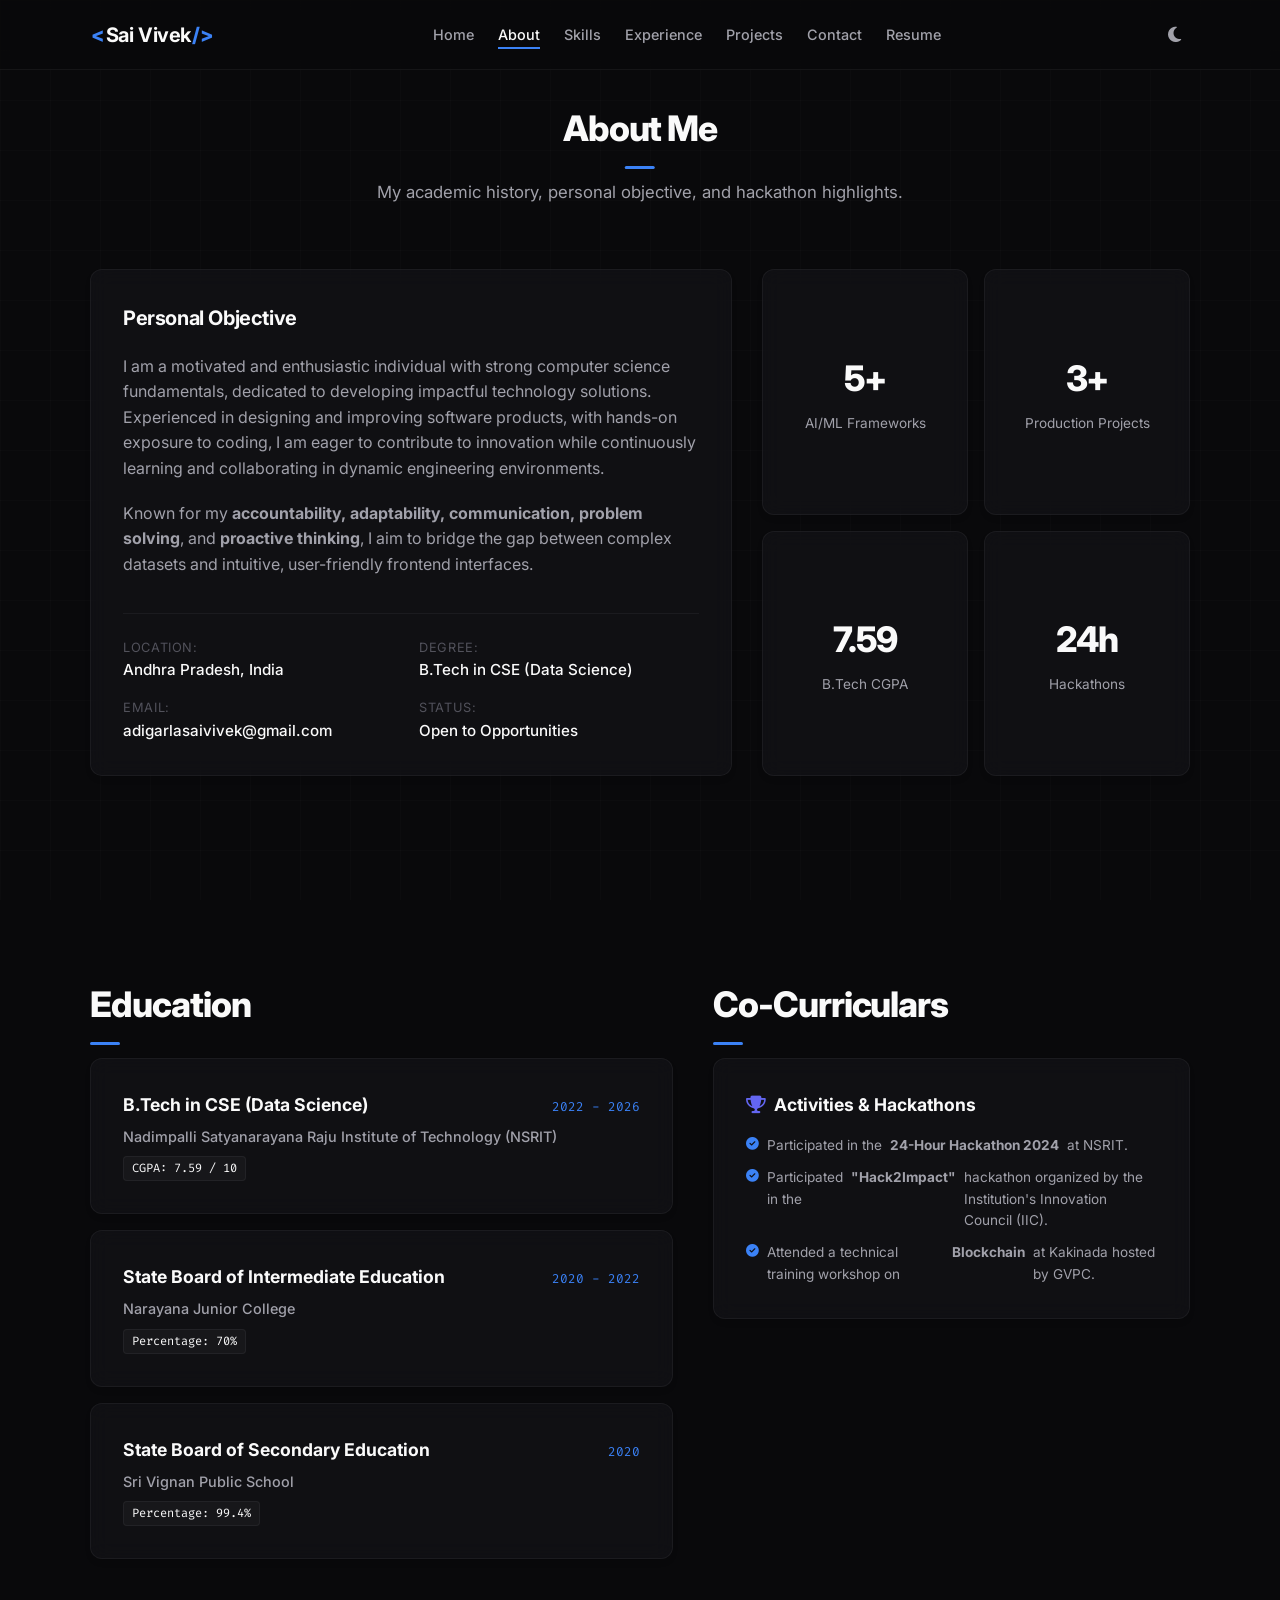
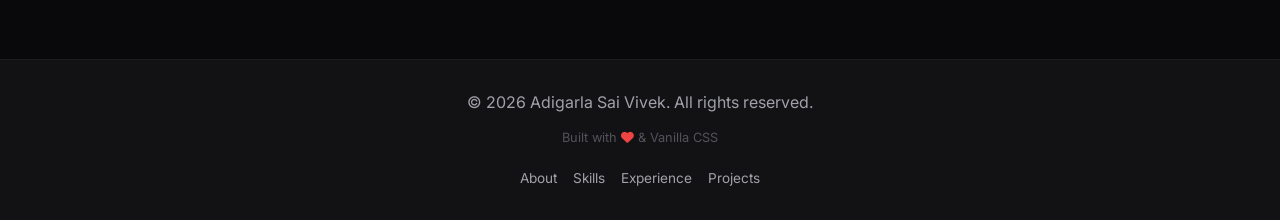
==== commit eeaf3ea2: "design: refactor timeline to left-aligned changelog and replace subjective skill bars with a dashboa" ====
--- a/about.html
+++ b/about.html
@@ -164,9 +164,9 @@
           <div class="activities-card glass-card">
             <h3><i class="fa-solid fa-trophy icon-accent"></i> Activities &amp; Hackathons</h3>
             <ul>
-              <li><i class="fa-solid fa-circle-check"></i> Participated of <strong>24hours Hackathon 2024</strong> conducted at NSRIT.</li>
-              <li><i class="fa-solid fa-circle-check"></i> Participated in <strong>"Hack2Impact"</strong> hackathon organized by IIC.</li>
-              <li><i class="fa-solid fa-circle-check"></i> Attended professional training workshop on **Blockchain** at Kakinada conducted by GVPC.</li>
+              <li><i class="fa-solid fa-circle-check"></i> Participated in the <strong>24-Hour Hackathon 2024</strong> at NSRIT.</li>
+              <li><i class="fa-solid fa-circle-check"></i> Participated in the <strong>"Hack2Impact"</strong> hackathon organized by the Institution's Innovation Council (IIC).</li>
+              <li><i class="fa-solid fa-circle-check"></i> Attended a technical training workshop on <strong>Blockchain</strong> at Kakinada hosted by GVPC.</li>
             </ul>
           </div>
         </div>
--- a/style.css
+++ b/style.css
@@ -741,38 +741,94 @@
   font-weight: 600;
 }
 
-.skills-list {
+.category-desc {
+  font-size: 0.85rem;
+  color: var(--text-secondary);
+  line-height: 1.4;
+  margin-bottom: 1.25rem;
+}
+
+.skills-dashboard-list {
   display: flex;
   flex-direction: column;
-  gap: 16px;
-}
-
-.skill-info {
+  gap: 10px;
+}
+
+.dashboard-skill-item {
   display: flex;
   justify-content: space-between;
+  align-items: center;
+  padding: 8px 12px;
+  background: rgba(255, 255, 255, 0.01);
+  border: 1px solid rgba(255, 255, 255, 0.02);
+  border-radius: 6px;
+  transition: all var(--transition-fast);
+}
+
+body.light-theme .dashboard-skill-item {
+  background: rgba(9, 9, 11, 0.01);
+  border-color: rgba(9, 9, 11, 0.02);
+}
+
+.dashboard-skill-item:hover {
+  border-color: rgba(255, 255, 255, 0.06);
+  background: rgba(255, 255, 255, 0.02);
+}
+
+body.light-theme .dashboard-skill-item:hover {
+  border-color: rgba(9, 9, 11, 0.06);
+  background: rgba(9, 9, 11, 0.02);
+}
+
+.skill-name {
+  font-size: 0.9rem;
   font-weight: 500;
-  font-size: 0.9rem;
-  margin-bottom: 6px;
-  color: var(--text-primary);
-}
-
-.skill-bar {
-  height: 4px;
-  background: rgba(255, 255, 255, 0.04);
-  border-radius: 2px;
-  overflow: hidden;
-}
-
-body.light-theme .skill-bar {
-  background: rgba(9, 9, 11, 0.06);
-}
-
-.skill-progress {
-  height: 100%;
-  background: var(--text-primary);
-  border-radius: 2px;
-  transform-origin: left;
-  animation: loadSkillProgress 1s ease-out forwards;
+  color: var(--text-primary);
+}
+
+.skill-badge {
+  font-size: 0.72rem;
+  font-family: var(--font-mono);
+  padding: 3px 8px;
+  border-radius: 4px;
+  font-weight: 500;
+  line-height: 1;
+}
+
+.badge-expert {
+  background: rgba(59, 130, 246, 0.1);
+  color: #60a5fa;
+  border: 1px solid rgba(59, 130, 246, 0.2);
+}
+
+body.light-theme .badge-expert {
+  background: rgba(37, 99, 235, 0.08);
+  color: #2563eb;
+  border-color: rgba(37, 99, 235, 0.15);
+}
+
+.badge-advanced {
+  background: rgba(168, 85, 247, 0.1);
+  color: #c084fc;
+  border: 1px solid rgba(168, 85, 247, 0.2);
+}
+
+body.light-theme .badge-advanced {
+  background: rgba(147, 51, 234, 0.08);
+  color: #7e22ce;
+  border-color: rgba(147, 51, 234, 0.15);
+}
+
+.badge-intermediate {
+  background: rgba(244, 63, 94, 0.1);
+  color: #fb7185;
+  border: 1px solid rgba(244, 63, 94, 0.2);
+}
+
+body.light-theme .badge-intermediate {
+  background: rgba(225, 29, 72, 0.08);
+  color: #be123c;
+  border-color: rgba(225, 29, 72, 0.15);
 }
 
 .tags-container {
@@ -1929,3 +1985,30 @@
     font-weight: 500 !important;
   }
 }
+
+/* ==========================================================================
+   10. CHRONOLOGICAL/LEFT-ALIGNED CHANGELOG TIMELINE (DESKTOP OVERRIDES)
+   ========================================================================== */
+@media (min-width: 769px) {
+  .timeline-left-aligned::after {
+    left: 20px !important;
+    margin-left: 0 !important;
+  }
+
+  .timeline-left-aligned .timeline-item {
+    width: 100% !important;
+    left: 0 !important;
+    padding-left: 45px !important;
+    padding-right: 0 !important;
+    margin-bottom: 30px !important;
+  }
+
+  .timeline-left-aligned .timeline-item:last-child {
+    margin-bottom: 0 !important;
+  }
+
+  .timeline-left-aligned .timeline-dot {
+    left: 15px !important;
+    right: auto !important;
+  }
+}
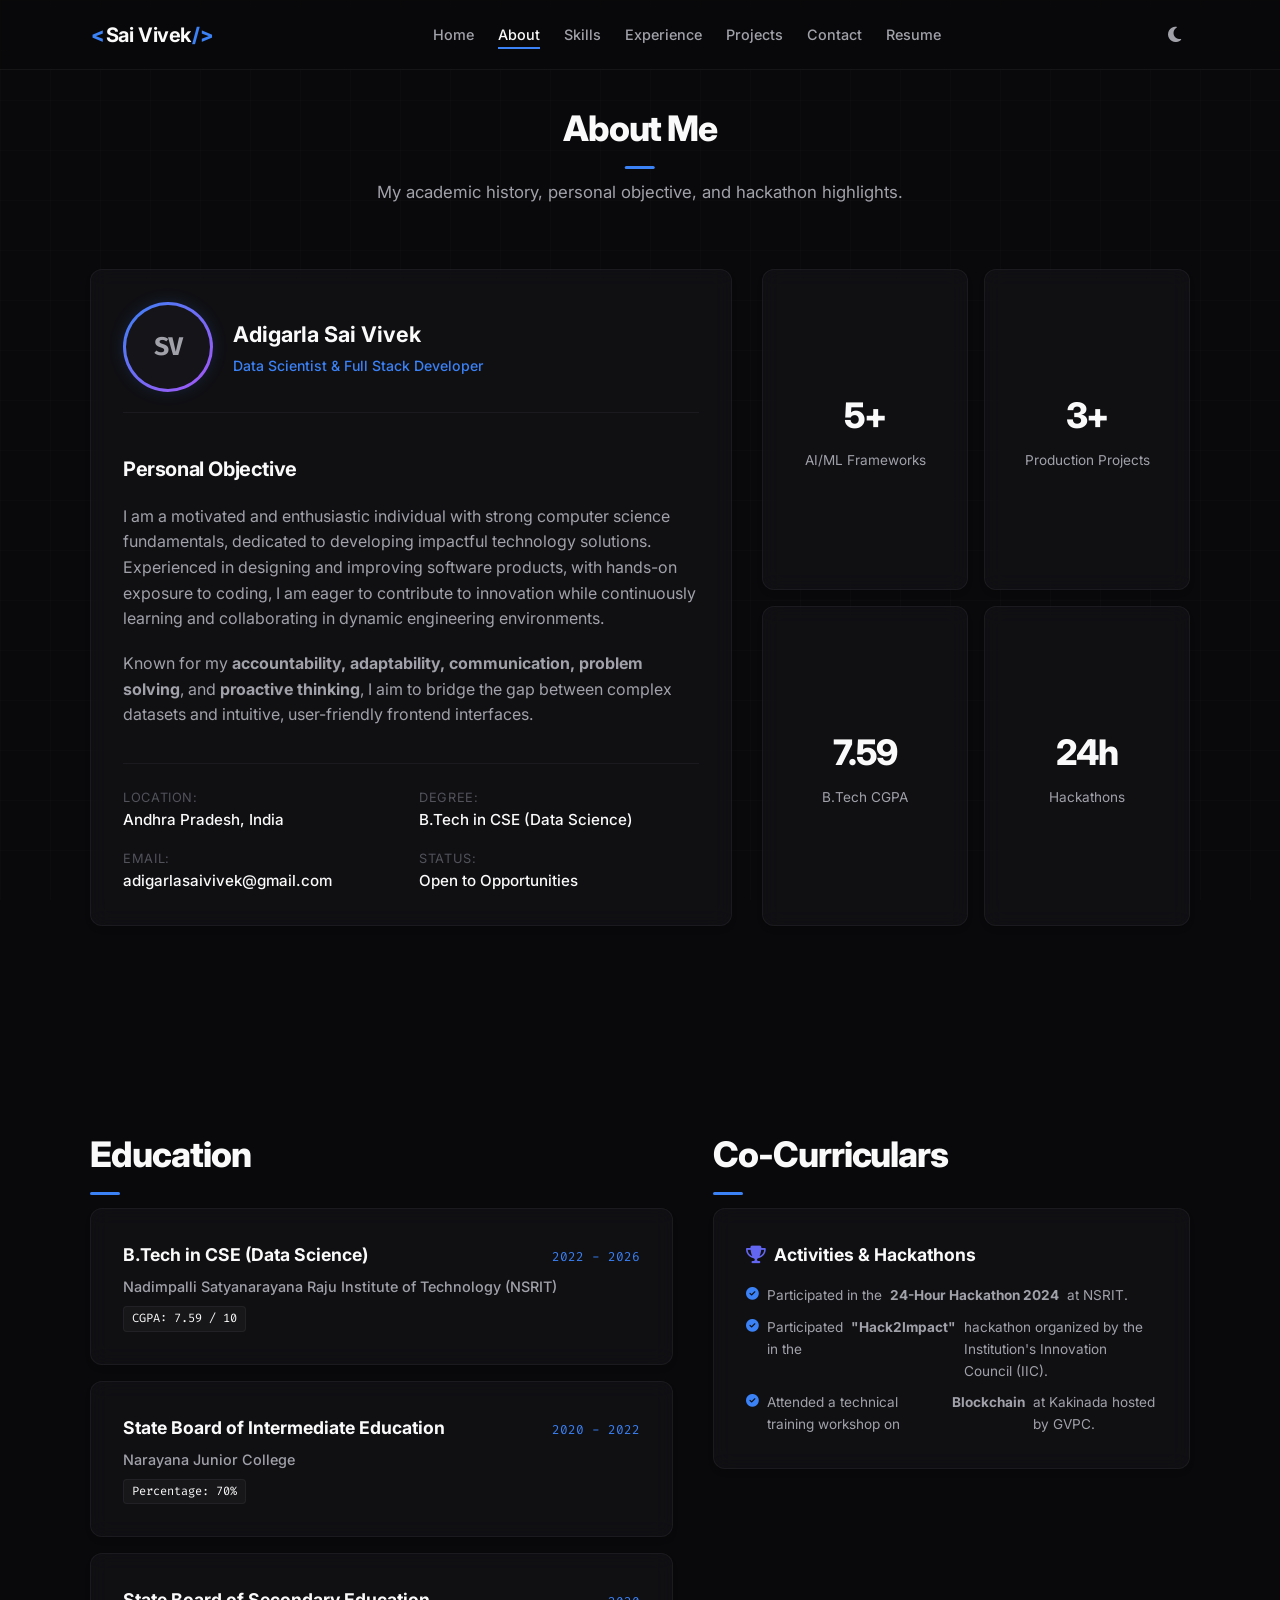
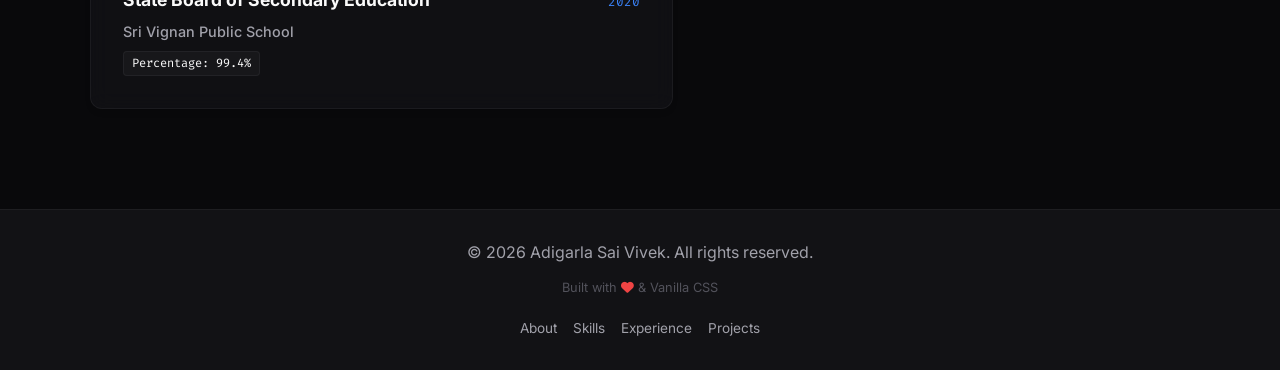
==== commit 28db5672: "feat: add profile photo placeholder with elegant gradient border and fallback initials" ====
--- a/about.html
+++ b/about.html
@@ -67,7 +67,17 @@
         <div class="about-grid">
           <!-- Text card -->
           <div class="about-text-card glass-card">
-            <h3 class="card-subtitle">Personal Objective</h3>
+            <!-- Profile Header Block -->
+            <div class="profile-header-block">
+              <div class="profile-avatar-frame">
+                <img src="assets/images/profile.jpg" alt="Adigarla Sai Vivek Profile Photo" class="profile-avatar-img" onerror="this.style.opacity='0';">
+              </div>
+              <div class="profile-header-info">
+                <h3>Adigarla Sai Vivek</h3>
+                <p class="profile-subtitle">Data Scientist &amp; Full Stack Developer</p>
+              </div>
+            </div>
+            <h3 class="card-subtitle" style="margin-top: 10px;">Personal Objective</h3>
             <p>
               I am a motivated and enthusiastic individual with strong computer science fundamentals, dedicated to developing impactful technology solutions. Experienced in designing and improving software products, with hands-on exposure to coding, I am eager to contribute to innovation while continuously learning and collaborating in dynamic engineering environments.
             </p>
--- a/style.css
+++ b/style.css
@@ -641,6 +641,79 @@
   gap: 1.2rem;
 }
 
+.profile-header-block {
+  display: flex;
+  align-items: center;
+  gap: 20px;
+  border-bottom: 1px solid var(--card-border);
+  padding-bottom: 20px;
+  margin-bottom: 10px;
+}
+
+.profile-avatar-frame {
+  width: 90px;
+  height: 90px;
+  border-radius: 50%;
+  padding: 3px;
+  background: linear-gradient(135deg, var(--accent-blue) 0%, #a855f7 100%);
+  display: flex;
+  align-items: center;
+  justify-content: center;
+  overflow: hidden;
+  box-shadow: 0 0 15px rgba(59, 130, 246, 0.15);
+  flex-shrink: 0;
+  position: relative;
+}
+
+.profile-avatar-frame::before {
+  content: 'SV';
+  position: absolute;
+  top: 3px;
+  left: 3px;
+  right: 3px;
+  bottom: 3px;
+  background: #141419;
+  color: #a1a1aa;
+  font-family: var(--font-mono);
+  font-size: 1.6rem;
+  font-weight: 700;
+  display: flex;
+  align-items: center;
+  justify-content: center;
+  border-radius: 50%;
+  z-index: 1;
+  letter-spacing: -0.05em;
+}
+
+body.light-theme .profile-avatar-frame::before {
+  background: #f4f4f5;
+  color: #71717a;
+}
+
+.profile-avatar-img {
+  width: 100%;
+  height: 100%;
+  border-radius: 50%;
+  object-fit: cover;
+  background: var(--bg-secondary);
+  position: relative;
+  z-index: 2;
+  transition: opacity 0.2s ease;
+}
+
+.profile-header-info h3 {
+  font-size: 1.35rem;
+  font-weight: 700;
+  color: var(--text-primary);
+  margin-bottom: 4px;
+}
+
+.profile-subtitle {
+  font-size: 0.88rem;
+  color: var(--accent-blue);
+  font-weight: 500;
+}
+
 .card-subtitle {
   font-size: 1.25rem;
   font-weight: 700;
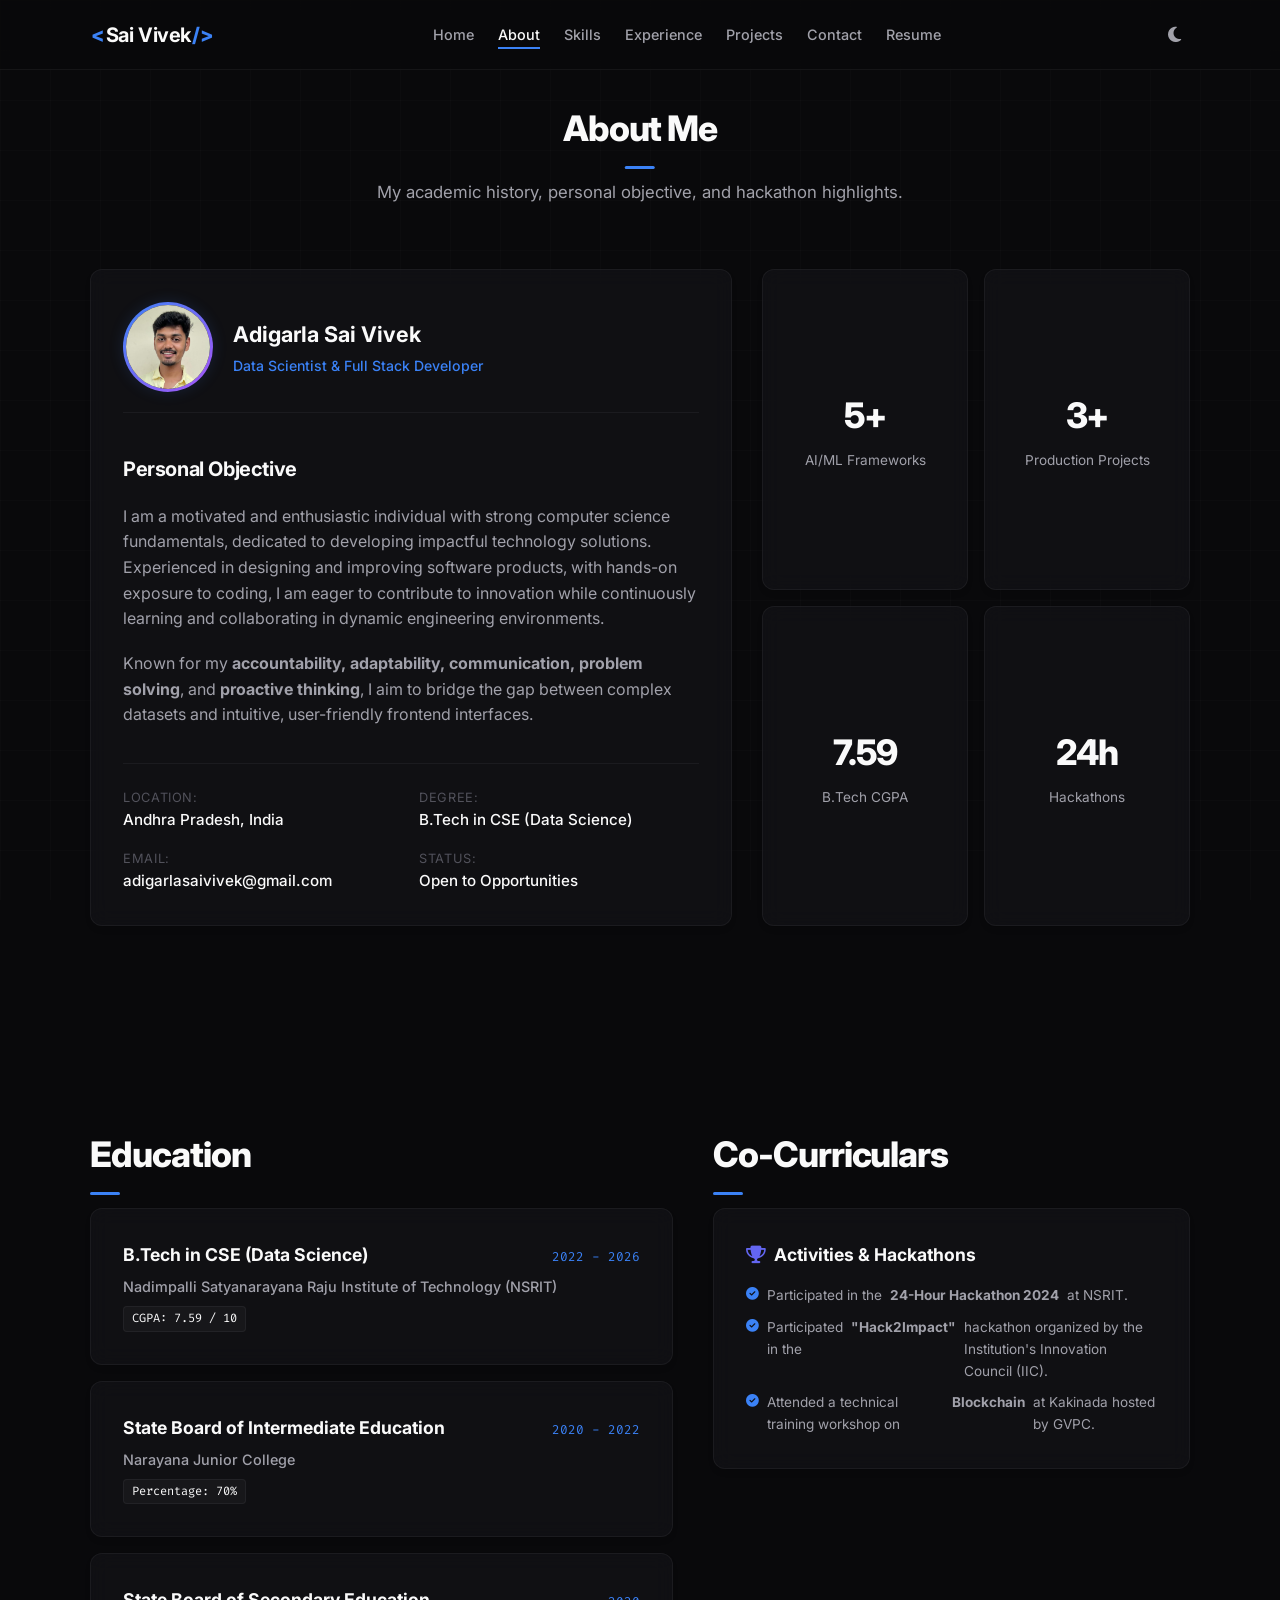
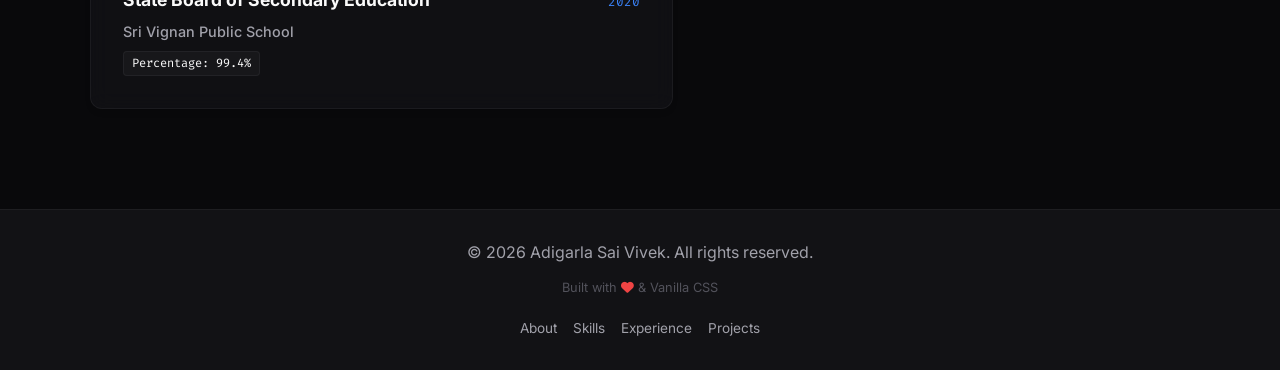
==== commit 767d2455: "feat: add user profile photo to about page" ====
--- a/about.html
+++ b/about.html
@@ -70,7 +70,7 @@
             <!-- Profile Header Block -->
             <div class="profile-header-block">
               <div class="profile-avatar-frame">
-                <img src="assets/images/profile.jpg" alt="Adigarla Sai Vivek Profile Photo" class="profile-avatar-img" onerror="this.style.opacity='0';">
+                <img src="assets/images/profile.png" alt="Adigarla Sai Vivek Profile Photo" class="profile-avatar-img" onerror="this.style.opacity='0';">
               </div>
               <div class="profile-header-info">
                 <h3>Adigarla Sai Vivek</h3>
